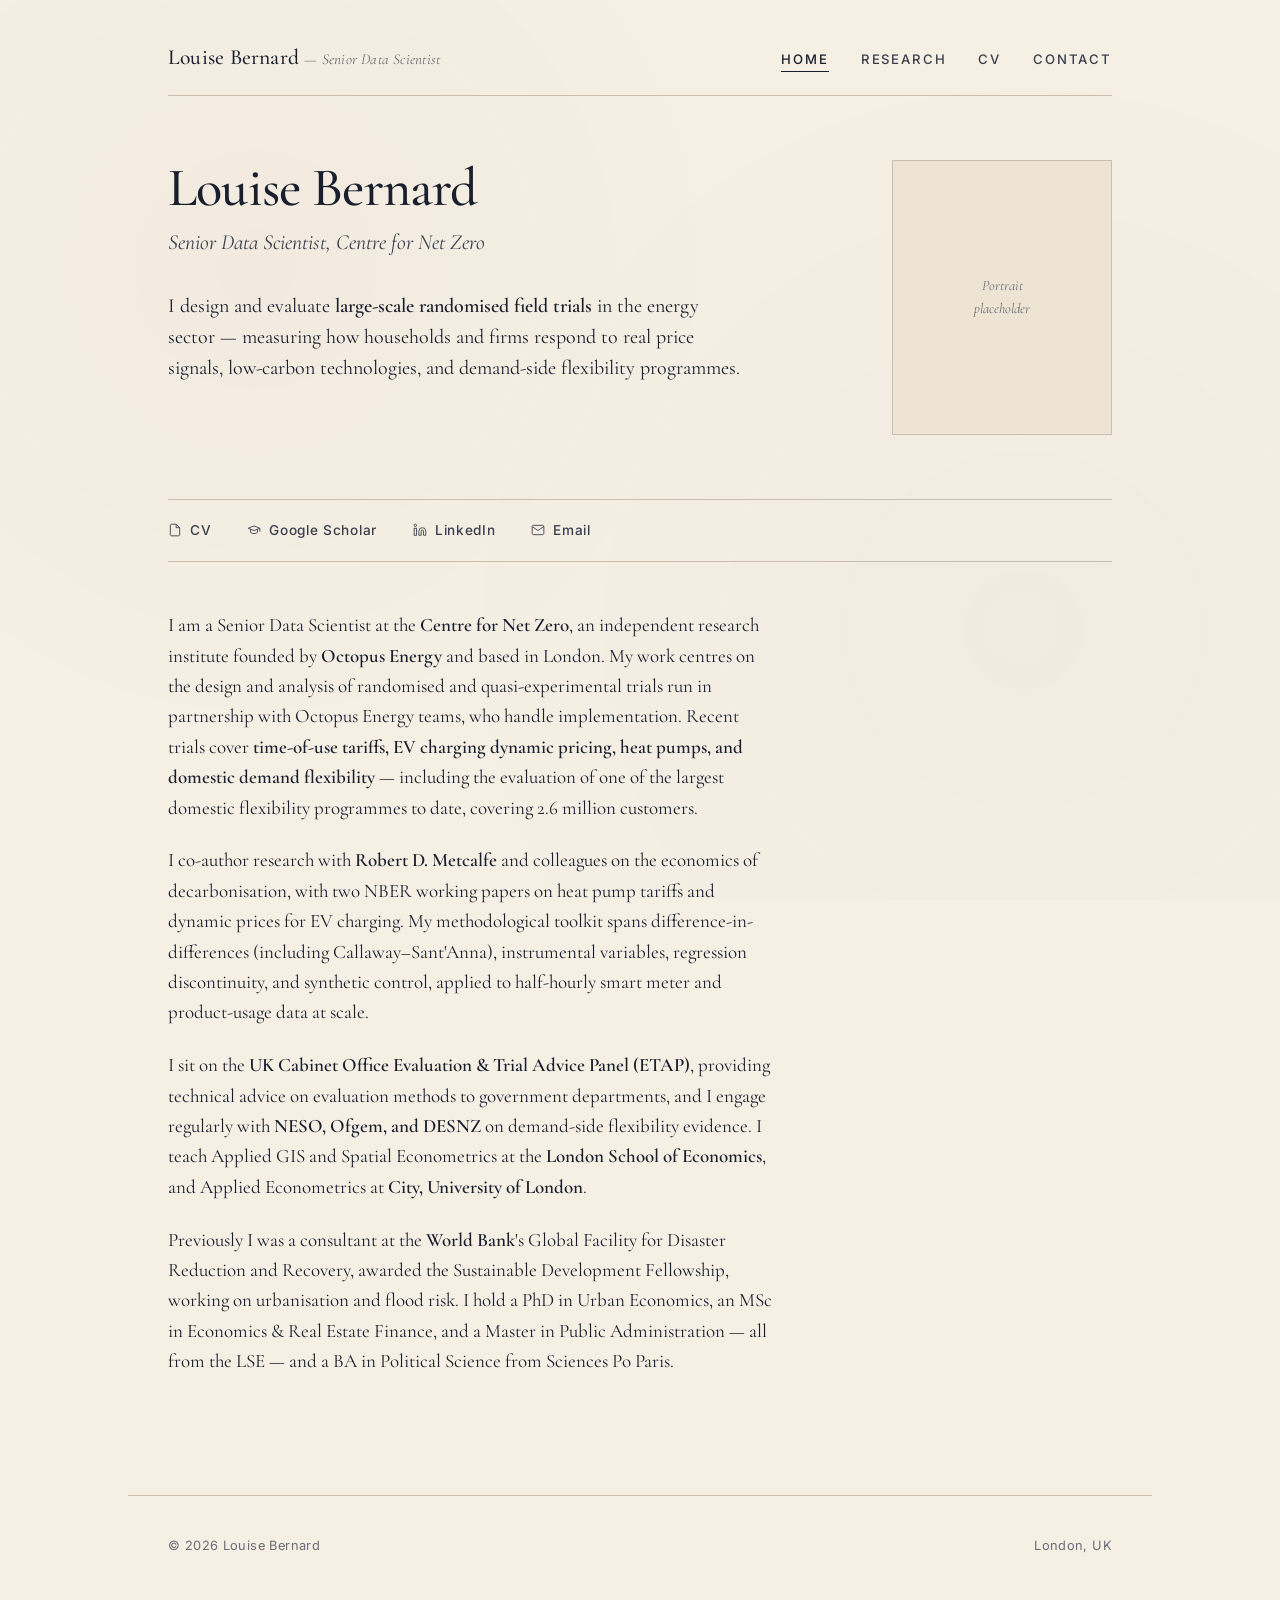
==== index.html @ bc5bfc93 "first upload" ====
<!DOCTYPE html>
<html lang="en">
<head>
  <meta charset="UTF-8" />
  <meta name="viewport" content="width=device-width, initial-scale=1" />
  <title>Louise Bernard</title>
  <meta name="description" content="Louise Bernard — Senior Data Scientist at the Centre for Net Zero. Causal inference and randomised field trials in energy." />
  <link rel="stylesheet" href="assets/style.css" />
</head>
<body>

<header class="site-header">
  <div class="nav-row">
    <a href="index.html" class="brand">Louise Bernard <em>— Senior Data Scientist</em></a>
    <nav>
      <ul>
        <li><a href="index.html" class="current">Home</a></li>
        <li><a href="research.html">Research</a></li>
        <li><a href="cv.html">CV</a></li>
        <li><a href="contact.html">Contact</a></li>
      </ul>
    </nav>
  </div>
</header>

<main>

  <section class="hero">
    <div>
      <h1>Louise Bernard</h1>
      <p class="role">Senior Data Scientist, Centre for Net Zero</p>

      <p class="lede">
        I design and evaluate <strong>large-scale randomised field trials</strong> in the energy sector — measuring how households and firms respond to real price signals, low-carbon technologies, and demand-side flexibility programmes.
      </p>
    </div>

    <div class="portrait">
      <img src="assets/portrait.jpg" alt="Louise Bernard" onerror="this.style.display='none'; this.parentElement.innerHTML='<div class=\u0027portrait-placeholder\u0027>Portrait<br>placeholder</div>';" />
    </div>
  </section>

  <div class="quick-links">
    <a href="cv.html">
      <svg viewBox="0 0 24 24"><path d="M14 2H6a2 2 0 0 0-2 2v16a2 2 0 0 0 2 2h12a2 2 0 0 0 2-2V8z"/><polyline points="14 2 14 8 20 8"/></svg>
      CV
    </a>
    <a href="https://scholar.google.co.uk/citations?user=Sn6xR_sAAAAJ&hl=fr" target="_blank" rel="noopener">
      <svg viewBox="0 0 24 24"><path d="M22 9L12 5 2 9l10 4 10-4v6"/><path d="M6 10.6V16c3 3 9 3 12 0v-5.4"/></svg>
      Google Scholar
    </a>
    <a href="https://www.linkedin.com/in/bernardlouise/en/" target="_blank" rel="noopener">
      <svg viewBox="0 0 24 24"><path d="M16 8a6 6 0 0 1 6 6v7h-4v-7a2 2 0 0 0-4 0v7h-4v-7a6 6 0 0 1 6-6z"/><rect x="2" y="9" width="4" height="12"/><circle cx="4" cy="4" r="2"/></svg>
      LinkedIn
    </a>
    <a href="mailto:louise.bernard01@gmail.com">
      <svg viewBox="0 0 24 24"><path d="M4 4h16c1.1 0 2 .9 2 2v12c0 1.1-.9 2-2 2H4c-1.1 0-2-.9-2-2V6c0-1.1.9-2 2-2z"/><polyline points="22,6 12,13 2,6"/></svg>
      Email
    </a>
  </div>

  <div class="prose">
    <p>
      I am a Senior Data Scientist at the <strong>Centre for Net Zero</strong>, an independent research institute founded by <strong>Octopus Energy</strong> and based in London. My work centres on the design and analysis of randomised and quasi-experimental trials run in partnership with Octopus Energy teams, who handle implementation. Recent trials cover <strong>time-of-use tariffs, EV charging dynamic pricing, heat pumps, and domestic demand flexibility</strong> — including the evaluation of one of the largest domestic flexibility programmes to date, covering 2.6 million customers.
    </p>

    <p>
      I co-author research with <strong>Robert D. Metcalfe</strong> and colleagues on the economics of decarbonisation, with two NBER working papers on heat pump tariffs and dynamic prices for EV charging. My methodological toolkit spans difference-in-differences (including Callaway–Sant'Anna), instrumental variables, regression discontinuity, and synthetic control, applied to half-hourly smart meter and product-usage data at scale.
    </p>

    <p>
      I sit on the <strong>UK Cabinet Office Evaluation &amp; Trial Advice Panel (ETAP)</strong>, providing technical advice on evaluation methods to government departments, and I engage regularly with <strong>NESO, Ofgem, and DESNZ</strong> on demand-side flexibility evidence. I teach Applied GIS and Spatial Econometrics at the <strong>London School of Economics</strong>, and Applied Econometrics at <strong>City, University of London</strong>.
    </p>

    <p>
      Previously I was a consultant at the <strong>World Bank</strong>'s Global Facility for Disaster Reduction and Recovery, awarded the Sustainable Development Fellowship, working on urbanisation and flood risk. I hold a PhD in Urban Economics, an MSc in Economics &amp; Real Estate Finance, and a Master in Public Administration — all from the LSE — and a BA in Political Science from Sciences Po Paris.
    </p>
  </div>

</main>

<footer class="site-footer">
  <span>© 2026 Louise Bernard</span>
  <span>London, UK</span>
</footer>

</body>
</html>
---- assets/style.css ----
/* ================================================================
   Louise Bernard — personal site
   Aesthetic: refined editorial. Warm cream paper, classical serif,
   deep navy accents. Inspired by Hauser's tonality but distinct.
   ================================================================ */

@import url('https://fonts.googleapis.com/css2?family=Cormorant+Garamond:ital,wght@0,400;0,500;0,600;1,400&family=Inter:wght@400;500;600&display=swap');

:root {
  /* Warm paper palette */
  --paper:        #f5efe4;
  --paper-soft:   #ede4d3;
  --ink:          #1a1f2e;
  --ink-soft:     #3a3f4e;
  --ink-muted:    #6b6e78;
  --rule:         #c9bfac;
  --accent:       #1f3a5f;       /* deep navy */
  --accent-warm:  #8a3d2a;       /* terracotta — used sparingly */

  /* Type */
  --serif: "Cormorant Garamond", "EB Garamond", Georgia, serif;
  --sans:  "Inter", -apple-system, BlinkMacSystemFont, sans-serif;

  /* Layout */
  --measure: 38rem;
  --gutter: 2.5rem;
}

/* -------- Reset --------- */
*, *::before, *::after { box-sizing: border-box; }
html { -webkit-text-size-adjust: 100%; }
body, h1, h2, h3, h4, p, ul, ol, figure, blockquote { margin: 0; }
ul, ol { padding: 0; list-style: none; }
img { display: block; max-width: 100%; height: auto; }
a { color: inherit; text-decoration: none; }

/* -------- Page --------- */
body {
  background: var(--paper);
  color: var(--ink);
  font-family: var(--serif);
  font-size: 19px;
  line-height: 1.6;
  font-feature-settings: "kern" 1, "liga" 1, "onum" 1;
  -webkit-font-smoothing: antialiased;
  text-rendering: optimizeLegibility;
}

/* Subtle paper grain — pure CSS, no images */
body::before {
  content: "";
  position: fixed;
  inset: 0;
  pointer-events: none;
  z-index: 0;
  background-image:
    radial-gradient(circle at 20% 30%, rgba(138, 61, 42, 0.025) 0, transparent 40%),
    radial-gradient(circle at 80% 70%, rgba(31, 58, 95, 0.02) 0, transparent 50%);
}

main, header, footer { position: relative; z-index: 1; }

/* -------- Top nav --------- */
.site-header {
  padding: 2.5rem var(--gutter) 0;
  max-width: 64rem;
  margin: 0 auto;
}

.nav-row {
  display: flex;
  justify-content: space-between;
  align-items: baseline;
  flex-wrap: wrap;
  gap: 1.5rem;
  border-bottom: 1px solid var(--rule);
  padding-bottom: 1.25rem;
}

.brand {
  font-family: var(--serif);
  font-weight: 500;
  font-size: 1.35rem;
  letter-spacing: 0.01em;
  color: var(--ink);
}

.brand em {
  font-style: italic;
  color: var(--ink-muted);
  font-weight: 400;
  font-size: 0.95rem;
}

nav ul {
  display: flex;
  gap: 2rem;
  font-family: var(--sans);
  font-size: 0.82rem;
  text-transform: uppercase;
  letter-spacing: 0.14em;
  font-weight: 500;
}

nav a {
  color: var(--ink-soft);
  padding-bottom: 0.25rem;
  border-bottom: 1px solid transparent;
  transition: border-color 0.2s ease, color 0.2s ease;
}

nav a:hover { color: var(--accent); border-bottom-color: var(--accent); }
nav a.current { color: var(--ink); border-bottom-color: var(--ink); }

/* -------- Main column --------- */
main {
  max-width: 64rem;
  margin: 0 auto;
  padding: 4rem var(--gutter) 6rem;
}

/* -------- Home hero --------- */
.hero {
  display: grid;
  grid-template-columns: 1fr 220px;
  gap: 3.5rem;
  align-items: start;
  margin-bottom: 4rem;
}

.hero h1 {
  font-family: var(--serif);
  font-size: clamp(2.25rem, 4.5vw, 3.4rem);
  font-weight: 500;
  line-height: 1.05;
  letter-spacing: -0.015em;
  margin-bottom: 0.5rem;
}

.hero .role {
  font-family: var(--serif);
  font-style: italic;
  font-size: 1.35rem;
  color: var(--ink-soft);
  margin-bottom: 2rem;
}

.lede {
  font-size: 1.25rem;
  line-height: 1.55;
  color: var(--ink);
  max-width: 36rem;
  margin-bottom: 1.75rem;
}

.lede strong { font-weight: 600; color: var(--ink); }

.portrait {
  position: relative;
  width: 220px;
  aspect-ratio: 4 / 5;
  background: var(--paper-soft);
  border: 1px solid var(--rule);
  overflow: hidden;
}

.portrait img {
  width: 100%;
  height: 100%;
  object-fit: cover;
  filter: grayscale(0.15) contrast(1.02);
}

.portrait-placeholder {
  display: flex;
  align-items: center;
  justify-content: center;
  width: 100%;
  height: 100%;
  font-family: var(--serif);
  font-style: italic;
  color: var(--ink-muted);
  font-size: 0.9rem;
  text-align: center;
  padding: 1rem;
}

/* -------- Body prose --------- */
.prose p {
  max-width: var(--measure);
  margin-bottom: 1.4rem;
  color: var(--ink);
}

.prose p strong { font-weight: 600; }

.prose a {
  color: var(--accent);
  border-bottom: 1px solid rgba(31, 58, 95, 0.3);
  transition: border-color 0.15s ease, background 0.15s ease;
}

.prose a:hover {
  border-bottom-color: var(--accent);
  background: rgba(31, 58, 95, 0.06);
}

/* -------- Quick links row (home) --------- */
.quick-links {
  display: flex;
  flex-wrap: wrap;
  gap: 1.5rem 2.25rem;
  font-family: var(--sans);
  font-size: 0.85rem;
  letter-spacing: 0.05em;
  margin: 2rem 0 3rem;
  padding: 1.25rem 0;
  border-top: 1px solid var(--rule);
  border-bottom: 1px solid var(--rule);
}

.quick-links a {
  color: var(--ink-soft);
  font-weight: 500;
  display: inline-flex;
  align-items: center;
  gap: 0.5rem;
}

.quick-links a:hover { color: var(--accent); }

.quick-links svg {
  width: 14px;
  height: 14px;
  stroke: currentColor;
  fill: none;
  stroke-width: 1.5;
}

/* -------- Section headers --------- */
.section-eyebrow {
  font-family: var(--sans);
  font-size: 0.75rem;
  text-transform: uppercase;
  letter-spacing: 0.18em;
  color: var(--ink-muted);
  font-weight: 500;
  margin-bottom: 0.75rem;
}

.page-title {
  font-family: var(--serif);
  font-size: clamp(2rem, 3.8vw, 2.85rem);
  font-weight: 500;
  letter-spacing: -0.01em;
  line-height: 1.1;
  margin-bottom: 0.5rem;
}

.page-subtitle {
  font-style: italic;
  font-size: 1.2rem;
  color: var(--ink-soft);
  margin-bottom: 3rem;
  max-width: var(--measure);
}

/* -------- Research page --------- */
.papers {
  border-top: 1px solid var(--rule);
}

.paper {
  display: grid;
  grid-template-columns: 5rem 1fr;
  gap: 2rem;
  padding: 2rem 0;
  border-bottom: 1px solid var(--rule);
}

.paper-year {
  font-family: var(--sans);
  font-size: 0.85rem;
  font-weight: 500;
  color: var(--ink-muted);
  letter-spacing: 0.04em;
  padding-top: 0.5rem;
}

.paper-title {
  font-family: var(--serif);
  font-size: 1.4rem;
  font-weight: 500;
  line-height: 1.3;
  margin-bottom: 0.5rem;
  color: var(--ink);
}

.paper-authors {
  font-style: italic;
  color: var(--ink-soft);
  margin-bottom: 0.75rem;
  font-size: 1.05rem;
}

.paper-venue {
  font-family: var(--sans);
  font-size: 0.85rem;
  color: var(--ink-muted);
  margin-bottom: 1rem;
  letter-spacing: 0.02em;
}

.paper-venue .status {
  display: inline-block;
  background: var(--paper-soft);
  border: 1px solid var(--rule);
  padding: 0.15rem 0.6rem;
  margin-left: 0.5rem;
  font-size: 0.78rem;
  text-transform: uppercase;
  letter-spacing: 0.08em;
}

.paper-summary {
  color: var(--ink);
  margin-bottom: 1rem;
  max-width: var(--measure);
}

.paper-links {
  display: flex;
  gap: 1.5rem;
  font-family: var(--sans);
  font-size: 0.82rem;
  font-weight: 500;
  letter-spacing: 0.04em;
}

.paper-links a {
  color: var(--accent);
  border-bottom: 1px solid rgba(31, 58, 95, 0.3);
  padding-bottom: 1px;
}

.paper-links a:hover { border-bottom-color: var(--accent); }

/* -------- CV page --------- */
.cv-actions {
  display: flex;
  gap: 1rem;
  flex-wrap: wrap;
  margin-bottom: 3rem;
  padding-bottom: 2rem;
  border-bottom: 1px solid var(--rule);
}

.btn {
  display: inline-flex;
  align-items: center;
  gap: 0.6rem;
  padding: 0.7rem 1.25rem;
  font-family: var(--sans);
  font-size: 0.85rem;
  font-weight: 500;
  letter-spacing: 0.06em;
  text-transform: uppercase;
  background: var(--accent);
  color: var(--paper);
  border: 1px solid var(--accent);
  transition: background 0.2s ease, color 0.2s ease;
}

.btn:hover { background: var(--ink); border-color: var(--ink); }

.btn.secondary {
  background: transparent;
  color: var(--accent);
}

.btn.secondary:hover { background: var(--accent); color: var(--paper); }

.cv-section {
  margin-bottom: 3rem;
}

.cv-section h2 {
  font-family: var(--sans);
  font-size: 0.78rem;
  font-weight: 600;
  text-transform: uppercase;
  letter-spacing: 0.18em;
  color: var(--ink-muted);
  margin-bottom: 1.5rem;
  padding-bottom: 0.5rem;
  border-bottom: 1px solid var(--rule);
}

.cv-entry {
  display: grid;
  grid-template-columns: 9rem 1fr;
  gap: 2rem;
  margin-bottom: 1.75rem;
}

.cv-dates {
  font-family: var(--sans);
  font-size: 0.85rem;
  color: var(--ink-muted);
  padding-top: 0.2rem;
  letter-spacing: 0.02em;
}

.cv-role {
  font-family: var(--serif);
  font-size: 1.25rem;
  font-weight: 500;
  line-height: 1.3;
  margin-bottom: 0.25rem;
}

.cv-org {
  font-style: italic;
  color: var(--ink-soft);
  margin-bottom: 0.75rem;
}

.cv-detail {
  color: var(--ink);
  max-width: var(--measure);
}

.cv-detail ul {
  list-style: none;
  padding-left: 0;
}

.cv-detail li {
  padding-left: 1.25rem;
  position: relative;
  margin-bottom: 0.5rem;
  line-height: 1.5;
}

.cv-detail li::before {
  content: "·";
  position: absolute;
  left: 0.3rem;
  color: var(--accent);
  font-weight: 700;
}

/* -------- Contact page --------- */
.contact-grid {
  display: grid;
  grid-template-columns: 1fr 1fr;
  gap: 4rem;
  margin-top: 2rem;
}

.contact-block h3 {
  font-family: var(--sans);
  font-size: 0.78rem;
  font-weight: 600;
  text-transform: uppercase;
  letter-spacing: 0.18em;
  color: var(--ink-muted);
  margin-bottom: 1rem;
}

.contact-block p { margin-bottom: 0.5rem; }

.contact-block a { color: var(--accent); border-bottom: 1px solid rgba(31, 58, 95, 0.3); }

.contact-form {
  display: flex;
  flex-direction: column;
  gap: 1rem;
}

.contact-form label {
  font-family: var(--sans);
  font-size: 0.78rem;
  text-transform: uppercase;
  letter-spacing: 0.12em;
  color: var(--ink-muted);
  margin-bottom: 0.35rem;
  display: block;
}

.contact-form input,
.contact-form textarea {
  width: 100%;
  padding: 0.7rem 0.85rem;
  background: var(--paper-soft);
  border: 1px solid var(--rule);
  font-family: var(--serif);
  font-size: 1rem;
  color: var(--ink);
  border-radius: 0;
  transition: border-color 0.15s ease;
}

.contact-form input:focus,
.contact-form textarea:focus {
  outline: none;
  border-color: var(--accent);
  background: var(--paper);
}

.contact-form textarea { min-height: 8rem; resize: vertical; font-family: var(--serif); }

/* -------- Footer --------- */
.site-footer {
  max-width: 64rem;
  margin: 0 auto;
  padding: 2.5rem var(--gutter) 3rem;
  border-top: 1px solid var(--rule);
  font-family: var(--sans);
  font-size: 0.8rem;
  color: var(--ink-muted);
  display: flex;
  justify-content: space-between;
  flex-wrap: wrap;
  gap: 1rem;
  letter-spacing: 0.03em;
}

/* -------- Responsive --------- */
@media (max-width: 760px) {
  :root { --gutter: 1.5rem; }
  body { font-size: 17px; }

  .nav-row { flex-direction: column; align-items: flex-start; gap: 1rem; }
  nav ul { gap: 1.25rem; flex-wrap: wrap; }

  .hero {
    grid-template-columns: 1fr;
    gap: 2rem;
  }
  .portrait {
    width: 160px;
    margin-bottom: 1rem;
  }

  .paper { grid-template-columns: 1fr; gap: 0.5rem; }
  .paper-year { padding-top: 0; }

  .cv-entry { grid-template-columns: 1fr; gap: 0.5rem; }
  .cv-dates { padding-top: 0; }

  .contact-grid { grid-template-columns: 1fr; gap: 2.5rem; }
}

/* -------- Subtle entrance animation --------- */
@keyframes fadeUp {
  from { opacity: 0; transform: translateY(8px); }
  to   { opacity: 1; transform: translateY(0); }
}

.hero, .page-title, .page-subtitle, .papers, .cv-actions, .cv-section, .contact-grid, .quick-links, .lede {
  animation: fadeUp 0.7s ease both;
}

.page-subtitle { animation-delay: 0.08s; }
.papers, .cv-section, .contact-grid, .quick-links { animation-delay: 0.15s; }
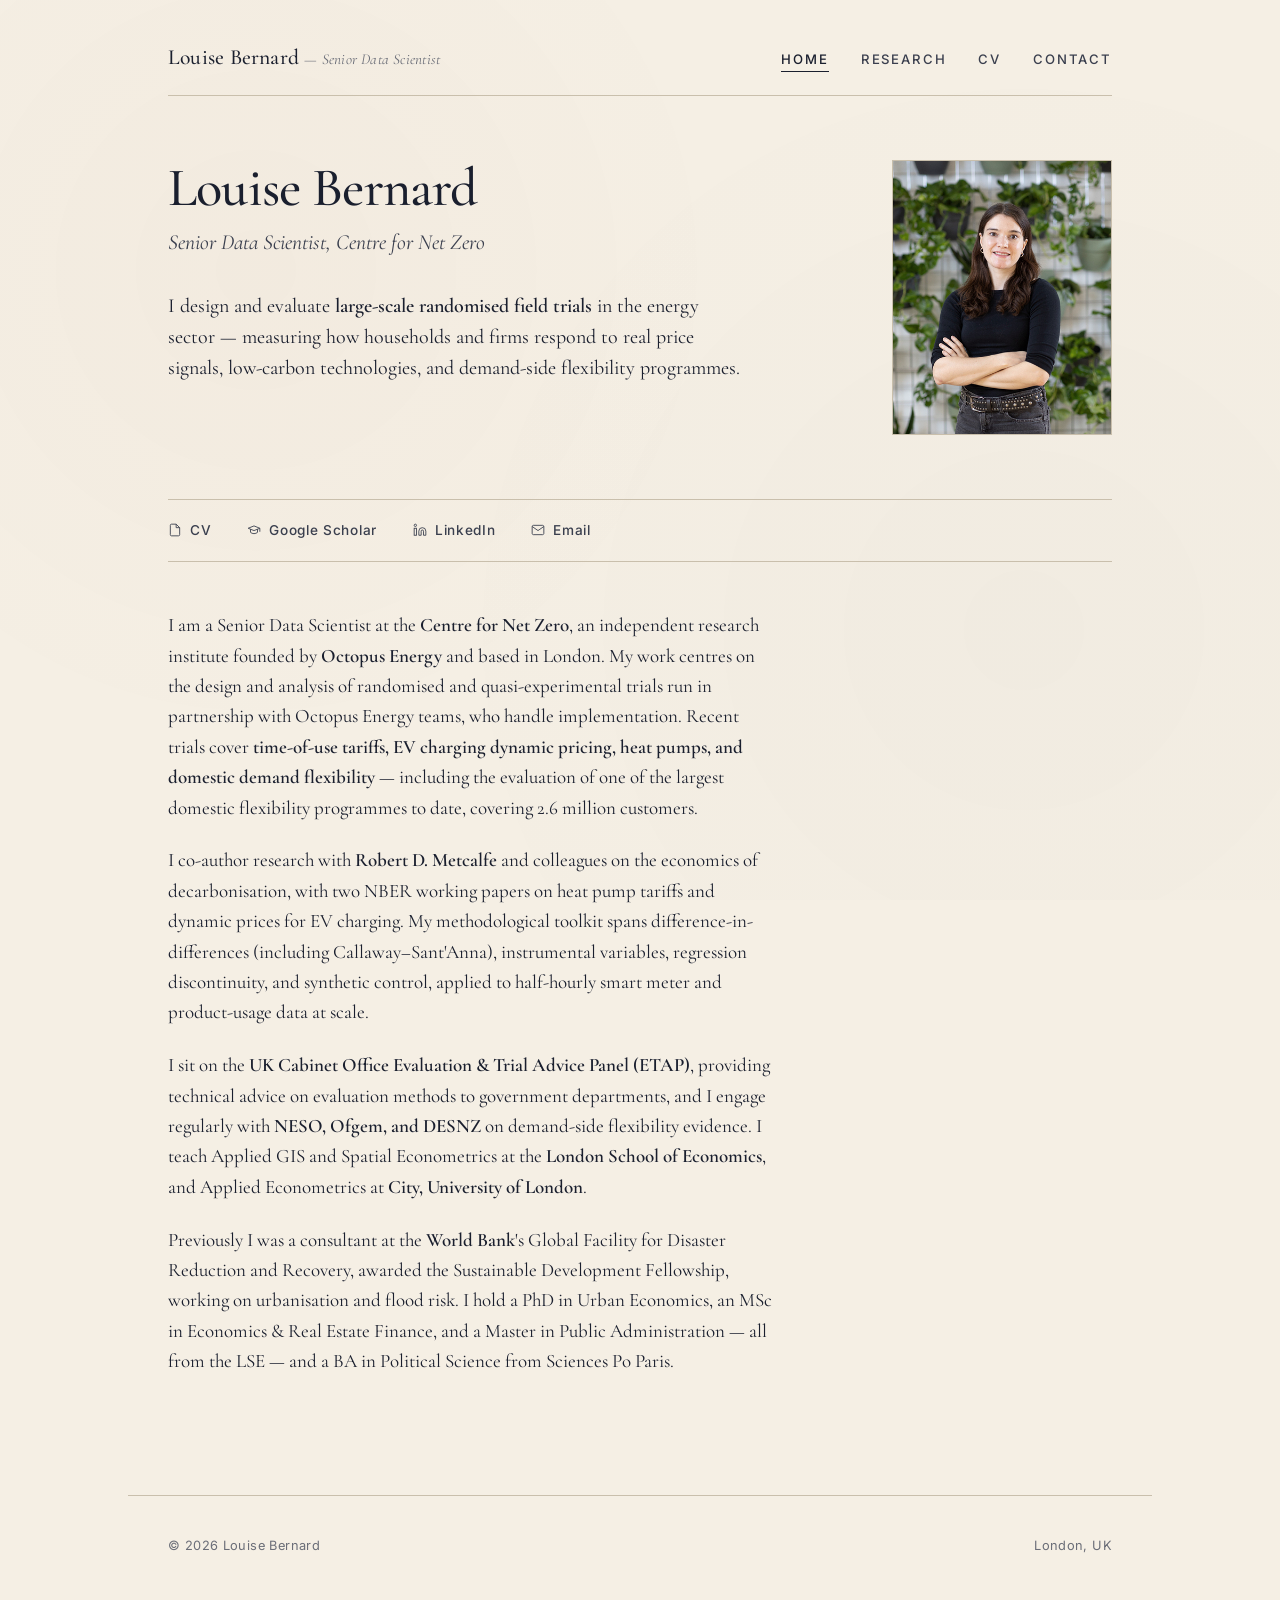
==== commit 05af1ec6: "fix portrait" ====
--- a/index.html
+++ b/index.html
@@ -36,7 +36,7 @@
     </div>
 
     <div class="portrait">
-      <img src="assets/portrait.jpg" alt="Louise Bernard" onerror="this.style.display='none'; this.parentElement.innerHTML='<div class=\u0027portrait-placeholder\u0027>Portrait<br>placeholder</div>';" />
+      <img src="assets/portrait.jpeg" alt="Louise Bernard" onerror="this.style.display='none'; this.parentElement.innerHTML='<div class=\u0027portrait-placeholder\u0027>Portrait<br>placeholder</div>';" />
     </div>
   </section>
 
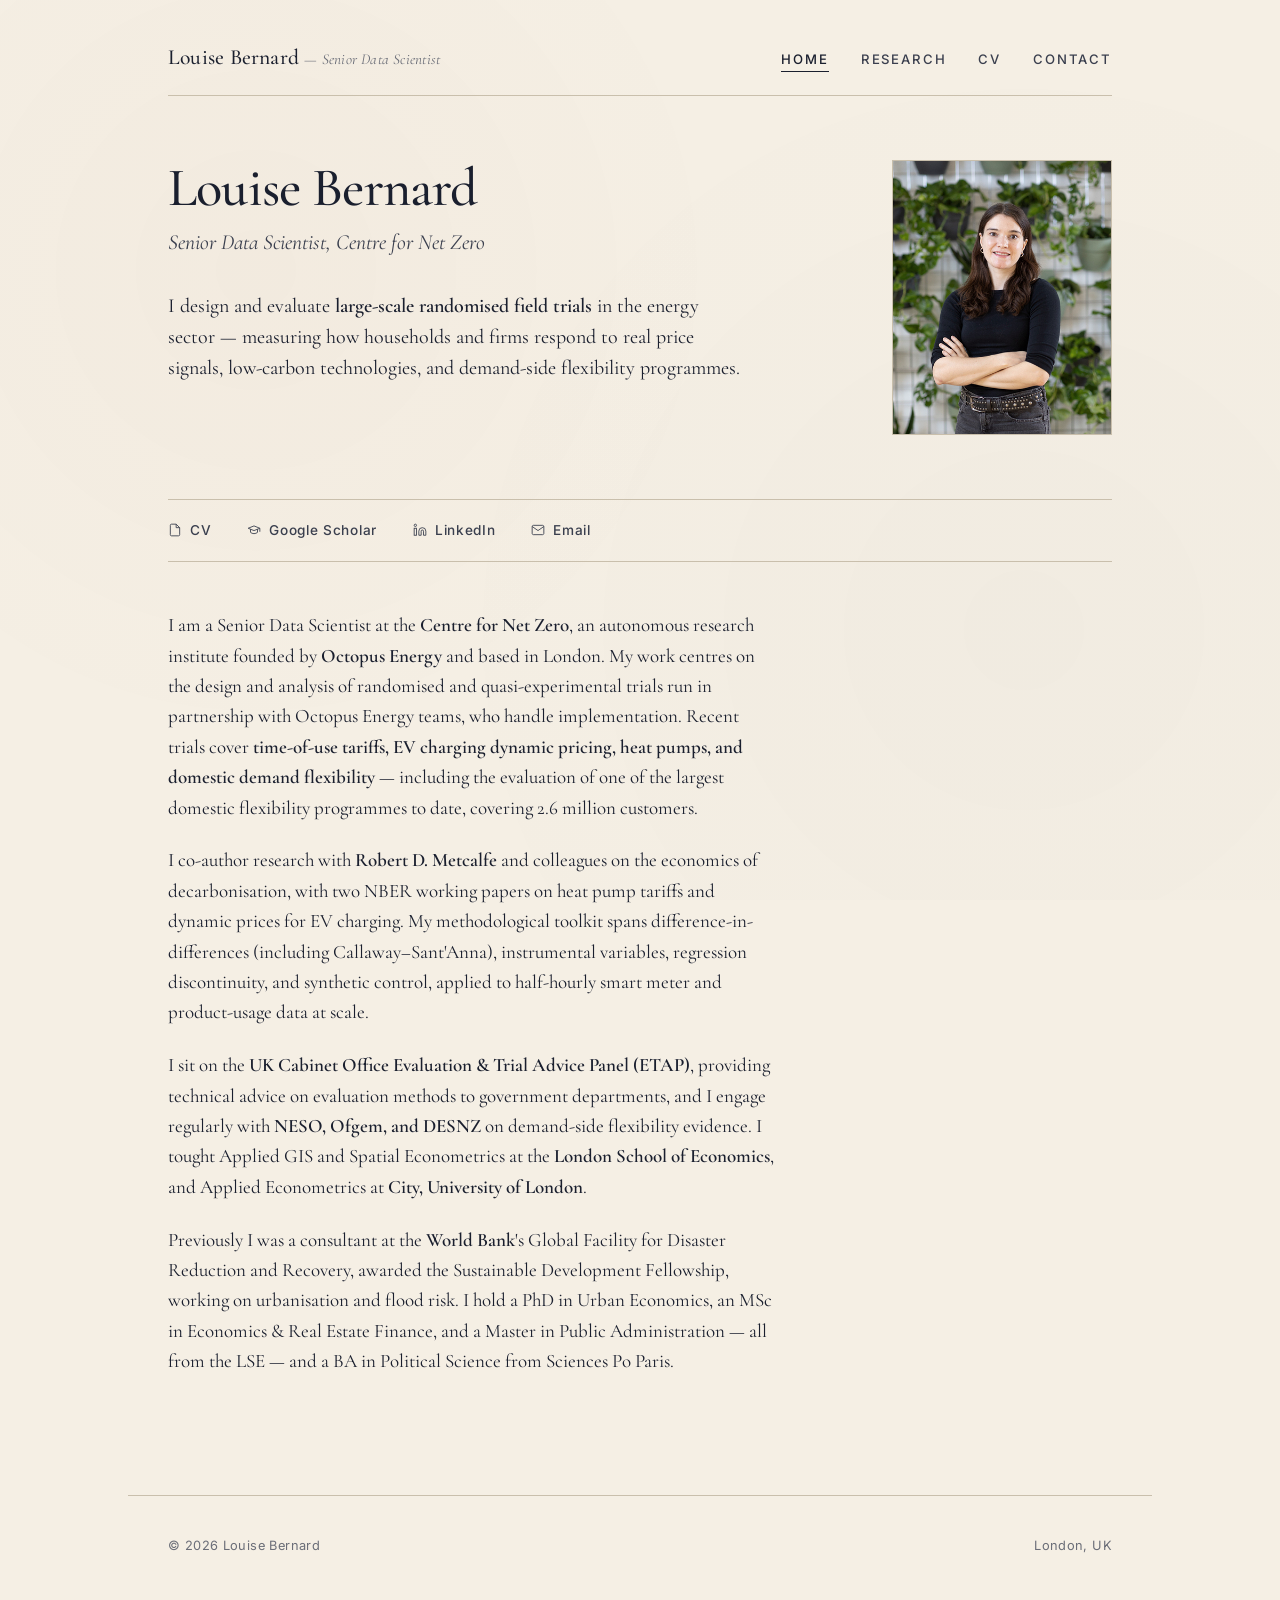
==== commit b5c3a8df: "Update index.html fix teaching and cnz description" ====
--- a/index.html
+++ b/index.html
@@ -61,7 +61,7 @@
 
   <div class="prose">
     <p>
-      I am a Senior Data Scientist at the <strong>Centre for Net Zero</strong>, an independent research institute founded by <strong>Octopus Energy</strong> and based in London. My work centres on the design and analysis of randomised and quasi-experimental trials run in partnership with Octopus Energy teams, who handle implementation. Recent trials cover <strong>time-of-use tariffs, EV charging dynamic pricing, heat pumps, and domestic demand flexibility</strong> — including the evaluation of one of the largest domestic flexibility programmes to date, covering 2.6 million customers.
+      I am a Senior Data Scientist at the <strong>Centre for Net Zero</strong>, an autonomous research institute founded by <strong>Octopus Energy</strong> and based in London. My work centres on the design and analysis of randomised and quasi-experimental trials run in partnership with Octopus Energy teams, who handle implementation. Recent trials cover <strong>time-of-use tariffs, EV charging dynamic pricing, heat pumps, and domestic demand flexibility</strong> — including the evaluation of one of the largest domestic flexibility programmes to date, covering 2.6 million customers.
     </p>
 
     <p>
@@ -69,7 +69,7 @@
     </p>
 
     <p>
-      I sit on the <strong>UK Cabinet Office Evaluation &amp; Trial Advice Panel (ETAP)</strong>, providing technical advice on evaluation methods to government departments, and I engage regularly with <strong>NESO, Ofgem, and DESNZ</strong> on demand-side flexibility evidence. I teach Applied GIS and Spatial Econometrics at the <strong>London School of Economics</strong>, and Applied Econometrics at <strong>City, University of London</strong>.
+      I sit on the <strong>UK Cabinet Office Evaluation &amp; Trial Advice Panel (ETAP)</strong>, providing technical advice on evaluation methods to government departments, and I engage regularly with <strong>NESO, Ofgem, and DESNZ</strong> on demand-side flexibility evidence. I tought Applied GIS and Spatial Econometrics at the <strong>London School of Economics</strong>, and Applied Econometrics at <strong>City, University of London</strong>.
     </p>
 
     <p>
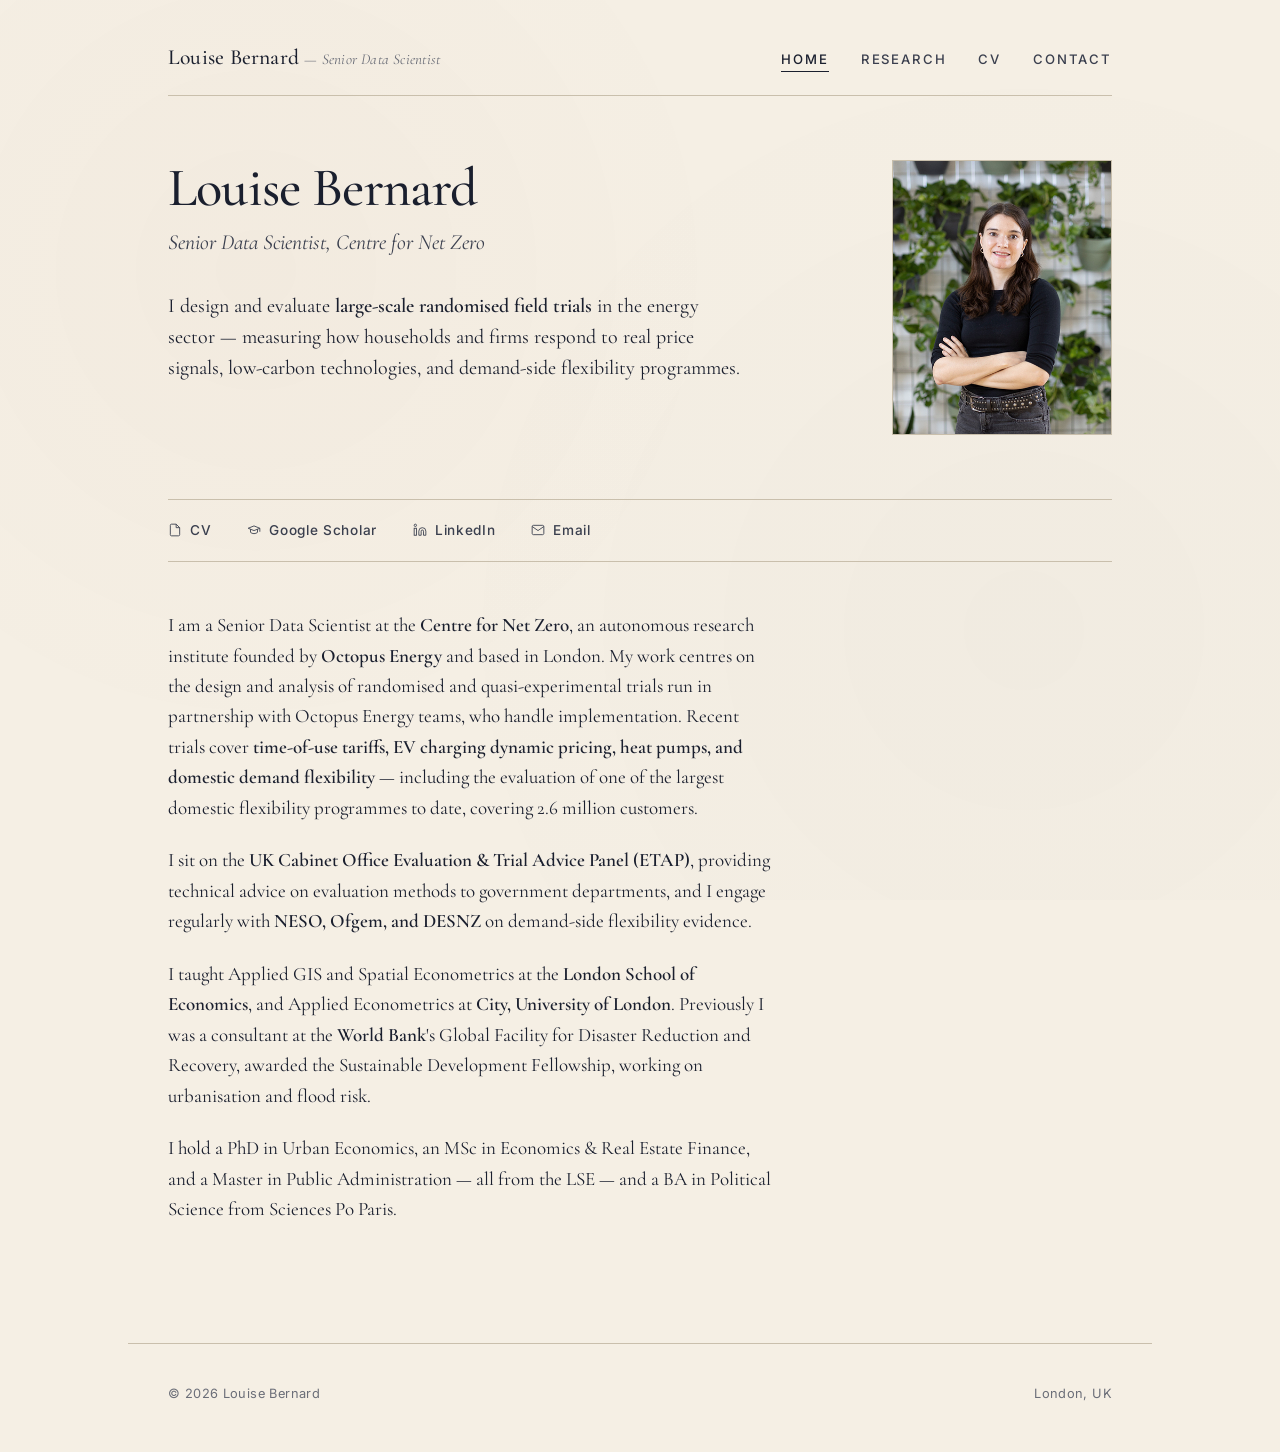
==== commit 85be1e17: "Update index.html removed part of the description" ====
--- a/index.html
+++ b/index.html
@@ -65,15 +65,15 @@
     </p>
 
     <p>
-      I co-author research with <strong>Robert D. Metcalfe</strong> and colleagues on the economics of decarbonisation, with two NBER working papers on heat pump tariffs and dynamic prices for EV charging. My methodological toolkit spans difference-in-differences (including Callaway–Sant'Anna), instrumental variables, regression discontinuity, and synthetic control, applied to half-hourly smart meter and product-usage data at scale.
+      I sit on the <strong>UK Cabinet Office Evaluation &amp; Trial Advice Panel (ETAP)</strong>, providing technical advice on evaluation methods to government departments, and I engage regularly with <strong>NESO, Ofgem, and DESNZ</strong> on demand-side flexibility evidence.
     </p>
 
     <p>
-      I sit on the <strong>UK Cabinet Office Evaluation &amp; Trial Advice Panel (ETAP)</strong>, providing technical advice on evaluation methods to government departments, and I engage regularly with <strong>NESO, Ofgem, and DESNZ</strong> on demand-side flexibility evidence. I tought Applied GIS and Spatial Econometrics at the <strong>London School of Economics</strong>, and Applied Econometrics at <strong>City, University of London</strong>.
+      I taught Applied GIS and Spatial Econometrics at the <strong>London School of Economics</strong>, and Applied Econometrics at <strong>City, University of London</strong>. Previously I was a consultant at the <strong>World Bank</strong>'s Global Facility for Disaster Reduction and Recovery, awarded the Sustainable Development Fellowship, working on urbanisation and flood risk.
     </p>
 
     <p>
-      Previously I was a consultant at the <strong>World Bank</strong>'s Global Facility for Disaster Reduction and Recovery, awarded the Sustainable Development Fellowship, working on urbanisation and flood risk. I hold a PhD in Urban Economics, an MSc in Economics &amp; Real Estate Finance, and a Master in Public Administration — all from the LSE — and a BA in Political Science from Sciences Po Paris.
+      I hold a PhD in Urban Economics, an MSc in Economics &amp; Real Estate Finance, and a Master in Public Administration — all from the LSE — and a BA in Political Science from Sciences Po Paris.
     </p>
   </div>
 
